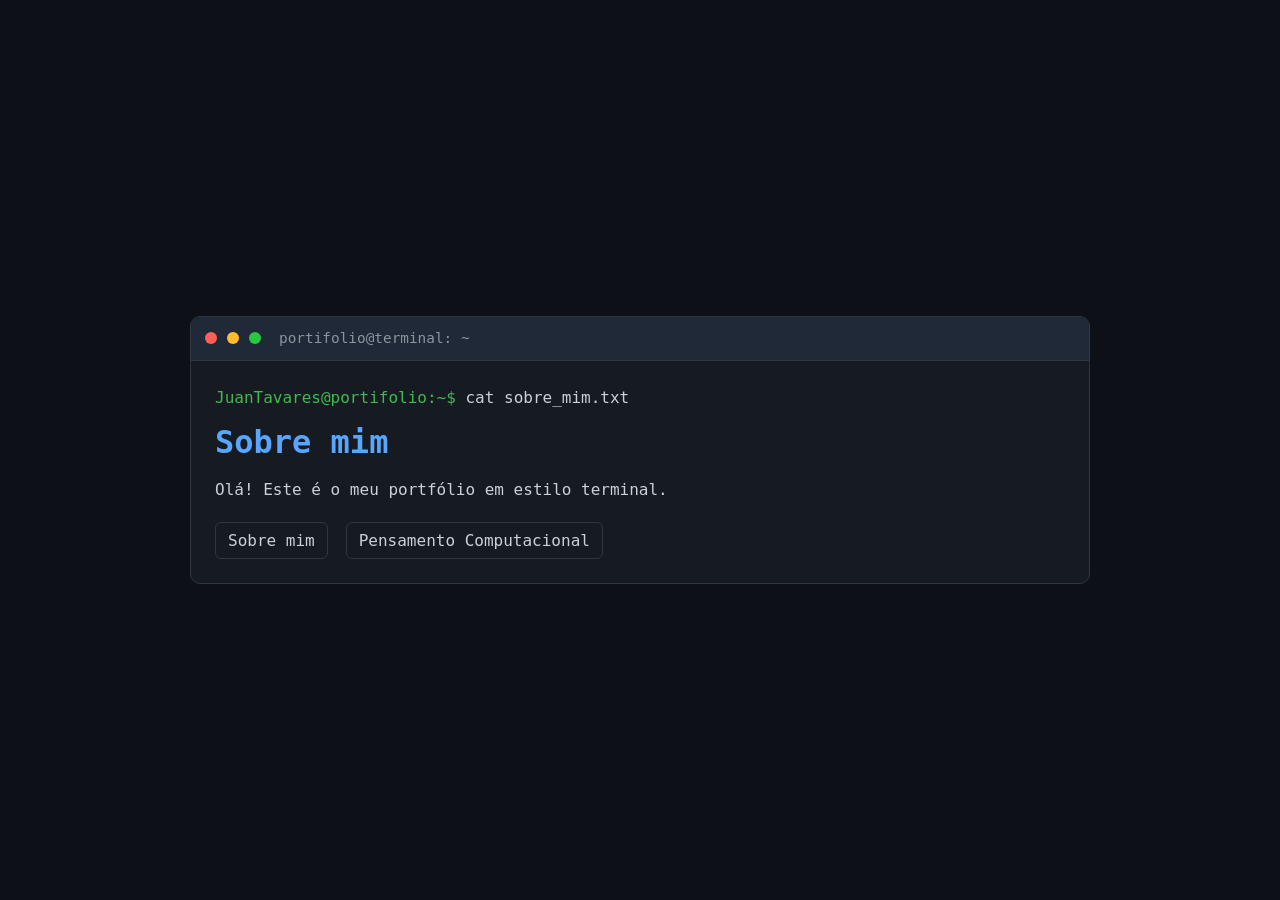
==== index.html @ 2140d171 "port" ====
<!DOCTYPE html>
<html lang="pt-BR">
<head>
  <meta charset="UTF-8" />
  <meta name="viewport" content="width=device-width, initial-scale=1.0" />
  <title>Portfólio | Sobre mim</title>
  <link rel="stylesheet" href="styles.css" />
</head>
<body>
  <main class="terminal-window">
    <header class="terminal-header">
      <span class="dot red"></span>
      <span class="dot yellow"></span>
      <span class="dot green"></span>
      <p class="terminal-title">portifolio@terminal: ~</p>
    </header>

    <section class="terminal-body">
      <p class="line"><span class="prompt">JuanTavares@portifolio:~$</span> cat sobre_mim.txt</p>
      <h1>Sobre mim</h1>
      <p>
        Olá! Este é o meu portfólio em estilo terminal.
      </p>

      <nav class="terminal-nav">
        <a href="index.html">Sobre mim</a>
        <a href="pensamento-computacional.html">Pensamento Computacional</a>
      </nav>
    </section>
  </main>
</body>
</html>
---- styles.css ----
:root {
  --bg: #0d1117;
  --panel: #161b22;
  --text: #c9d1d9;
  --title: #58a6ff;
  --accent: #3fb950;
  --border: #30363d;
}

* {
  box-sizing: border-box;
}

body {
  margin: 0;
  min-height: 100vh;
  font-family: "Fira Code", "Cascadia Code", monospace;
  background: var(--bg);
  color: var(--text);
  display: grid;
  place-items: center;
  padding: 24px;
}

.terminal-window {
  width: min(900px, 100%);
  background: var(--panel);
  border: 1px solid var(--border);
  border-radius: 10px;
  overflow: hidden;
}

.terminal-header {
  display: flex;
  align-items: center;
  gap: 10px;
  padding: 10px 14px;
  border-bottom: 1px solid var(--border);
  background: #1f2937;
}

.dot {
  width: 12px;
  height: 12px;
  border-radius: 50%;
}

.red {
  background: #ff5f56;
}

.yellow {
  background: #ffbd2e;
}

.green {
  background: #27c93f;
}

.terminal-title {
  margin: 0 0 0 8px;
  font-size: 0.9rem;
  color: #8b949e;
}

.terminal-body {
  padding: 24px;
}

.prompt {
  color: var(--accent);
}

.line {
  margin: 0 0 12px;
}

h1 {
  margin: 0 0 16px;
  color: var(--title);
  font-size: 2rem;
}

p {
  margin: 0 0 20px;
  line-height: 1.6;
}

.terminal-nav {
  display: flex;
  gap: 18px;
  flex-wrap: wrap;
}

.terminal-nav a {
  color: var(--text);
  text-decoration: none;
  border: 1px solid var(--border);
  padding: 8px 12px;
  border-radius: 6px;
}

.terminal-nav a:hover {
  border-color: var(--accent);
  color: var(--accent);
}
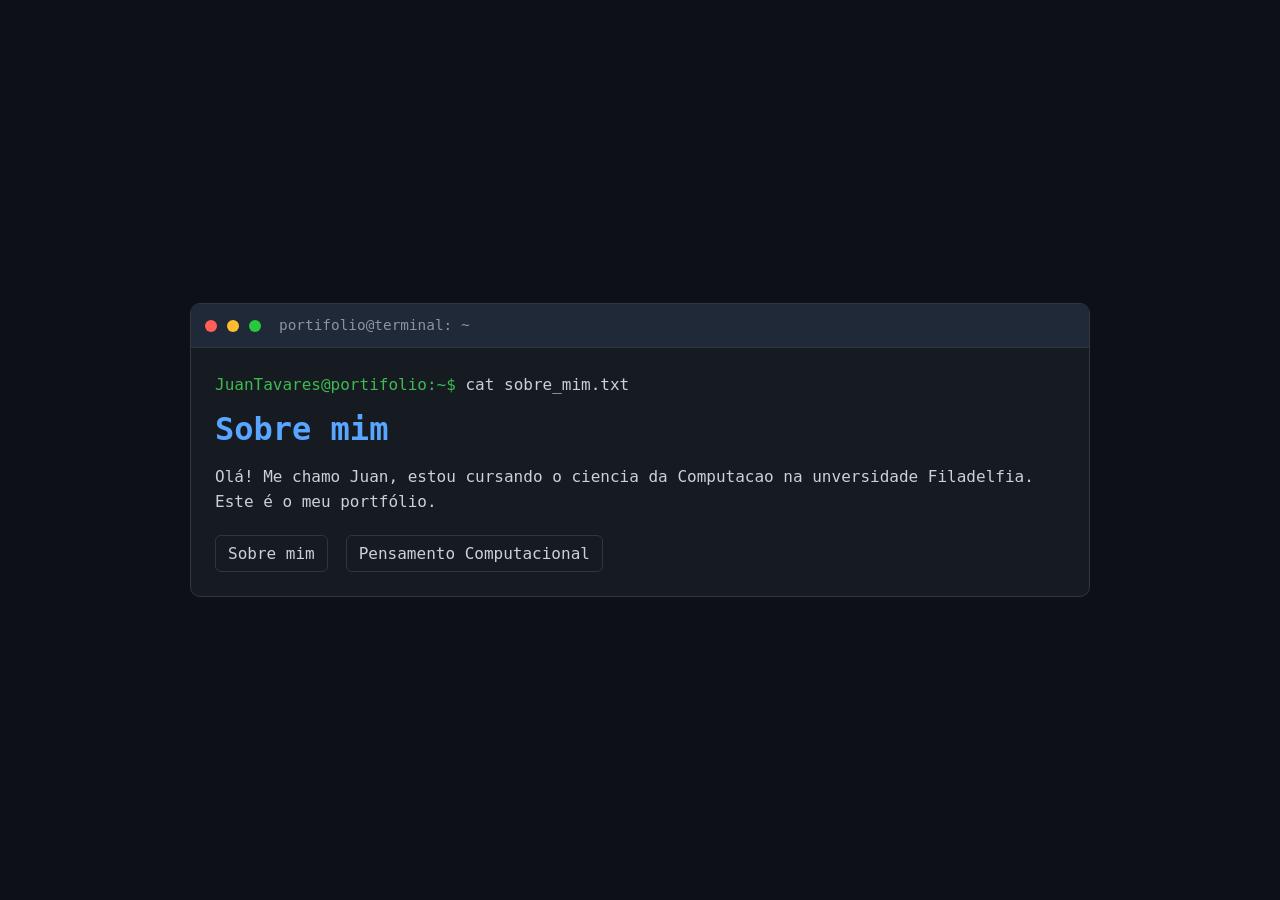
==== commit 0fda2477: "base" ====
--- a/index.html
+++ b/index.html
@@ -19,7 +19,7 @@
       <p class="line"><span class="prompt">JuanTavares@portifolio:~$</span> cat sobre_mim.txt</p>
       <h1>Sobre mim</h1>
       <p>
-        Olá! Este é o meu portfólio em estilo terminal.
+        Olá! Me chamo Juan, estou cursando o ciencia da Computacao na unversidade Filadelfia. Este é o meu portfólio.
       </p>
 
       <nav class="terminal-nav">
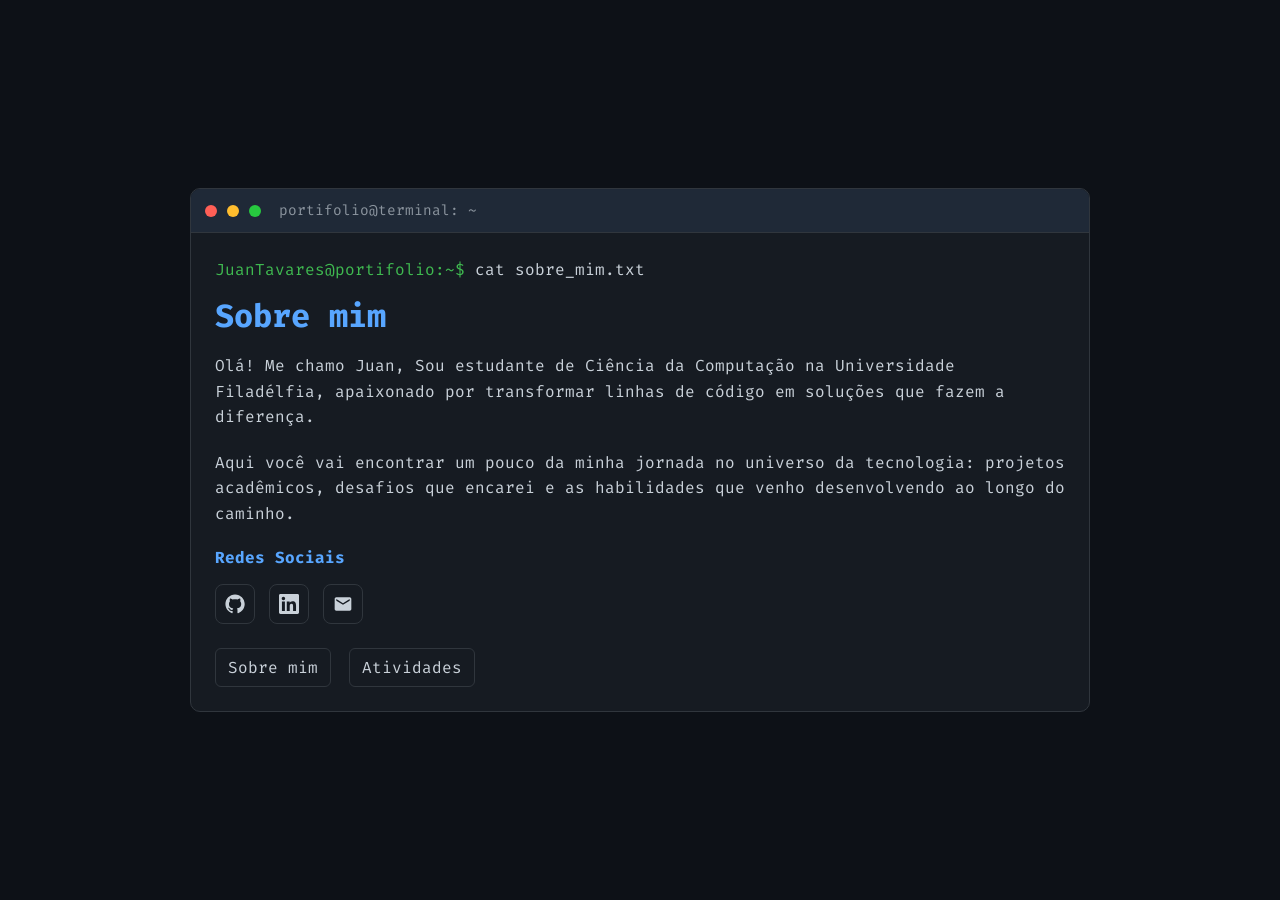
==== commit d5bdf00b: "TCC e Estagio" ====
--- a/index.html
+++ b/index.html
@@ -4,6 +4,9 @@
   <meta charset="UTF-8" />
   <meta name="viewport" content="width=device-width, initial-scale=1.0" />
   <title>Portfólio | Sobre mim</title>
+  <link rel="preconnect" href="https://fonts.googleapis.com">
+  <link rel="preconnect" href="https://fonts.gstatic.com" crossorigin>
+  <link href="https://fonts.googleapis.com/css2?family=Fira+Code:wght@400;500;700&display=swap" rel="stylesheet">
   <link rel="stylesheet" href="styles.css" />
 </head>
 <body>
@@ -16,15 +19,39 @@
     </header>
 
     <section class="terminal-body">
-      <p class="line"><span class="prompt">JuanTavares@portifolio:~$</span> cat sobre_mim.txt</p>
-      <h1>Sobre mim</h1>
-      <p>
-        Olá! Me chamo Juan, estou cursando o ciencia da Computacao na unversidade Filadelfia. Este é o meu portfólio.
-      </p>
+        <p class="line"><span class="prompt">JuanTavares@portifolio:~$</span> cat sobre_mim.txt</p>
+        <h1>Sobre mim</h1>
 
+        <p>Olá! Me chamo Juan, Sou estudante de Ciência da Computação na Universidade Filadélfia, apaixonado por transformar linhas de código em soluções que fazem a diferença.</p>
+
+        <p>Aqui você vai encontrar um pouco da minha jornada no universo da tecnologia: projetos acadêmicos, desafios que encarei e as habilidades que venho desenvolvendo ao longo do caminho.</p>
+
+        <h2>Redes Sociais</h2>
+
+        <div class="social-links">
+          <a href="https://github.com/JuanksTavares" target="_blank" rel="noopener noreferrer" aria-label="GitHub">
+            <svg viewBox="0 0 24 24" aria-hidden="true">
+              <path d="M12 0.5C5.65 0.5 0.5 5.66 0.5 12.03C0.5 17.13 3.8 21.45 8.38 22.98C8.95 23.09 9.16 22.74 9.16 22.44C9.16 22.17 9.15 21.29 9.14 20.35C5.98 21.04 5.31 18.99 5.31 18.99C4.79 17.66 4.04 17.31 4.04 17.31C3 16.6 4.12 16.61 4.12 16.61C5.27 16.69 5.88 17.8 5.88 17.8C6.9 19.55 8.56 19.05 9.22 18.76C9.33 18.02 9.61 17.52 9.92 17.23C7.39 16.94 4.73 15.96 4.73 11.59C4.73 10.35 5.17 9.34 5.9 8.55C5.79 8.26 5.4 7.08 6.01 5.48C6.01 5.48 6.98 5.17 9.15 6.63C10.08 6.37 11.08 6.24 12.08 6.24C13.08 6.24 14.08 6.37 15.01 6.63C17.18 5.17 18.15 5.48 18.15 5.48C18.76 7.08 18.37 8.26 18.26 8.55C18.99 9.34 19.43 10.35 19.43 11.59C19.43 15.97 16.76 16.93 14.23 17.22C14.63 17.56 14.99 18.24 14.99 19.3C14.99 20.82 14.97 22.04 14.97 22.44C14.97 22.75 15.18 23.1 15.76 22.98C20.34 21.45 23.64 17.13 23.64 12.03C23.64 5.66 18.49 0.5 12.12 0.5H12Z"/>
+            </svg>
+          </a>
+
+          <a href="https://www.linkedin.com/in/juan-tavares-link/" target="_blank" rel="noopener noreferrer" aria-label="LinkedIn">
+            <svg viewBox="0 0 24 24" aria-hidden="true">
+              <path d="M20.45 20.45H16.89V14.88C16.89 13.55 16.86 11.84 15.03 11.84C13.17 11.84 12.89 13.29 12.89 14.79V20.45H9.33V9H12.75V10.56H12.8C13.28 9.66 14.45 8.72 16.18 8.72C19.78 8.72 20.45 11.09 20.45 14.18V20.45ZM5.31 7.43C4.17 7.43 3.25 6.51 3.25 5.37C3.25 4.23 4.17 3.31 5.31 3.31C6.45 3.31 7.37 4.23 7.37 5.37C7.37 6.5 6.45 7.43 5.31 7.43ZM7.09 20.45H3.52V9H7.09V20.45ZM22.22 0H1.78C0.8 0 0 0.77 0 1.72V22.28C0 23.23 0.8 24 1.78 24H22.22C23.2 24 24 23.23 24 22.28V1.72C24 0.77 23.2 0 22.22 0Z"/>
+            </svg>
+          </a>
+
+          <a href="mailto:juankstavares@hotmail.com" aria-label="Email">
+            <svg viewBox="0 0 24 24" aria-hidden="true">
+              <path d="M20 4H4C2.9 4 2.01 4.9 2.01 6L2 18C2 19.1 2.9 20 4 20H20C21.1 20 22 19.1 22 18V6C22 4.9 21.1 4 20 4ZM20 8L12 13L4 8V6L12 11L20 6V8Z"/>
+            </svg>
+          </a>
+        </div>
+    
       <nav class="terminal-nav">
         <a href="index.html">Sobre mim</a>
-        <a href="pensamento-computacional.html">Pensamento Computacional</a>
+        <a href="Atividades.html">Atividades</a>
+        
       </nav>
     </section>
   </main>
--- a/styles.css
+++ b/styles.css
@@ -81,9 +81,52 @@
   font-size: 2rem;
 }
 
+h2 {
+  margin: 0 0 16px;
+  color: var(--title);
+  font-size: 1rem;
+}
+
+h3 {
+  margin: 0 0 16px;
+  color: var(--title);
+  font-size: 1.5rem;
+}
+
 p {
   margin: 0 0 20px;
   line-height: 1.6;
+}
+
+.social-links {
+  display: flex;
+  align-items: center;
+  gap: 14px;
+  margin: 0 0 24px;
+}
+
+.social-links a {
+  width: 40px;
+  height: 40px;
+  display: inline-flex;
+  align-items: center;
+  justify-content: center;
+  border: 1px solid var(--border);
+  border-radius: 8px;
+  color: var(--text);
+  transition: border-color 0.2s ease, color 0.2s ease, transform 0.2s ease;
+}
+
+.social-links a:hover {
+  border-color: var(--accent);
+  color: var(--accent);
+  transform: translateY(-2px);
+}
+
+.social-links svg {
+  width: 20px;
+  height: 20px;
+  fill: currentColor;
 }
 
 .terminal-nav {
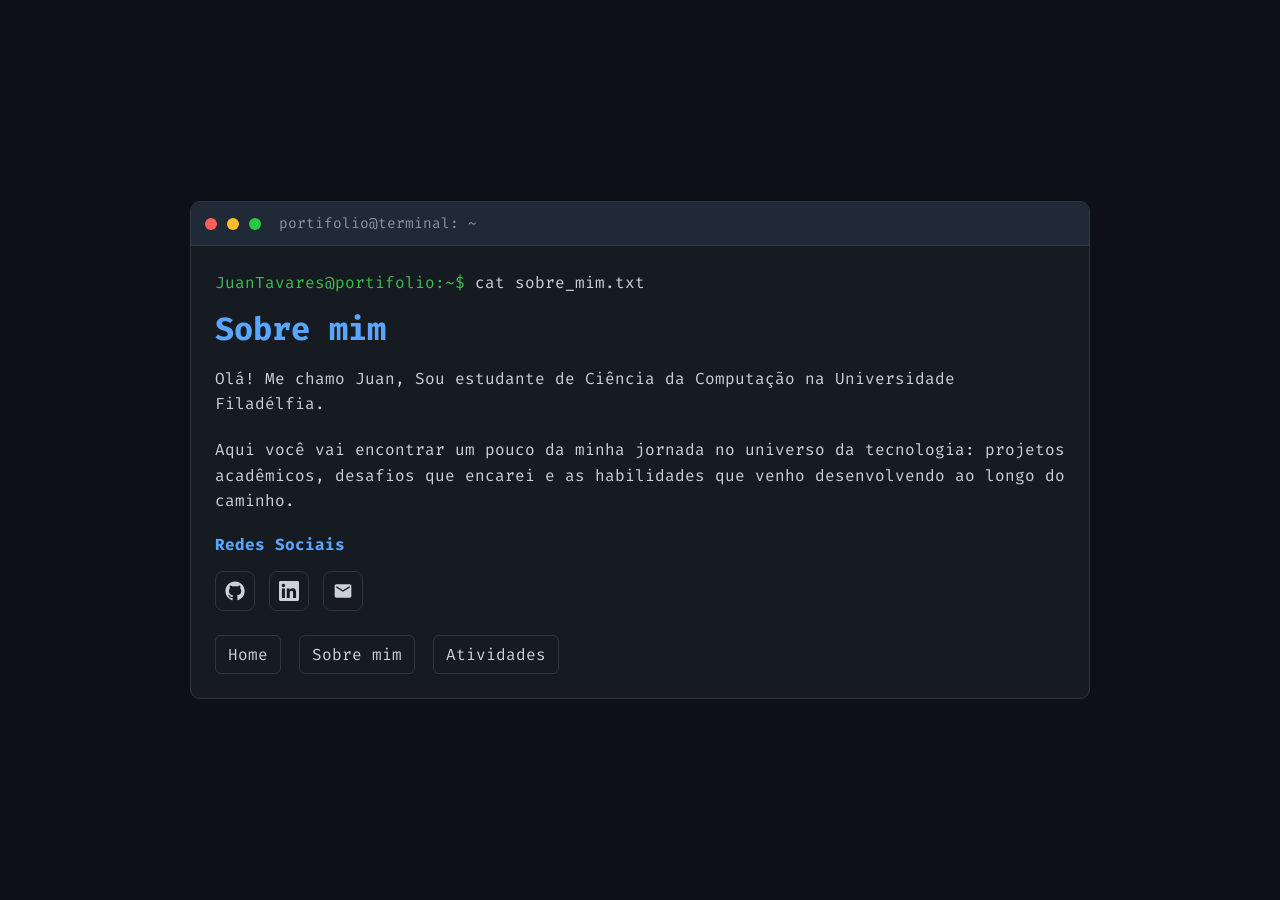
==== commit 8cdcae95: "sobre_mim / home" ====
--- a/index.html
+++ b/index.html
@@ -3,7 +3,7 @@
 <head>
   <meta charset="UTF-8" />
   <meta name="viewport" content="width=device-width, initial-scale=1.0" />
-  <title>Portfólio | Sobre mim</title>
+  <title>Portfólio</title>
   <link rel="preconnect" href="https://fonts.googleapis.com">
   <link rel="preconnect" href="https://fonts.gstatic.com" crossorigin>
   <link href="https://fonts.googleapis.com/css2?family=Fira+Code:wght@400;500;700&display=swap" rel="stylesheet">
@@ -22,7 +22,7 @@
         <p class="line"><span class="prompt">JuanTavares@portifolio:~$</span> cat sobre_mim.txt</p>
         <h1>Sobre mim</h1>
 
-        <p>Olá! Me chamo Juan, Sou estudante de Ciência da Computação na Universidade Filadélfia, apaixonado por transformar linhas de código em soluções que fazem a diferença.</p>
+        <p>Olá! Me chamo Juan, Sou estudante de Ciência da Computação na Universidade Filadélfia.</p>
 
         <p>Aqui você vai encontrar um pouco da minha jornada no universo da tecnologia: projetos acadêmicos, desafios que encarei e as habilidades que venho desenvolvendo ao longo do caminho.</p>
 
@@ -49,7 +49,8 @@
         </div>
     
       <nav class="terminal-nav">
-        <a href="index.html">Sobre mim</a>
+        <a href="index.html">Home</a>
+        <a href="sobremim.html">Sobre mim</a>
         <a href="Atividades.html">Atividades</a>
         
       </nav>
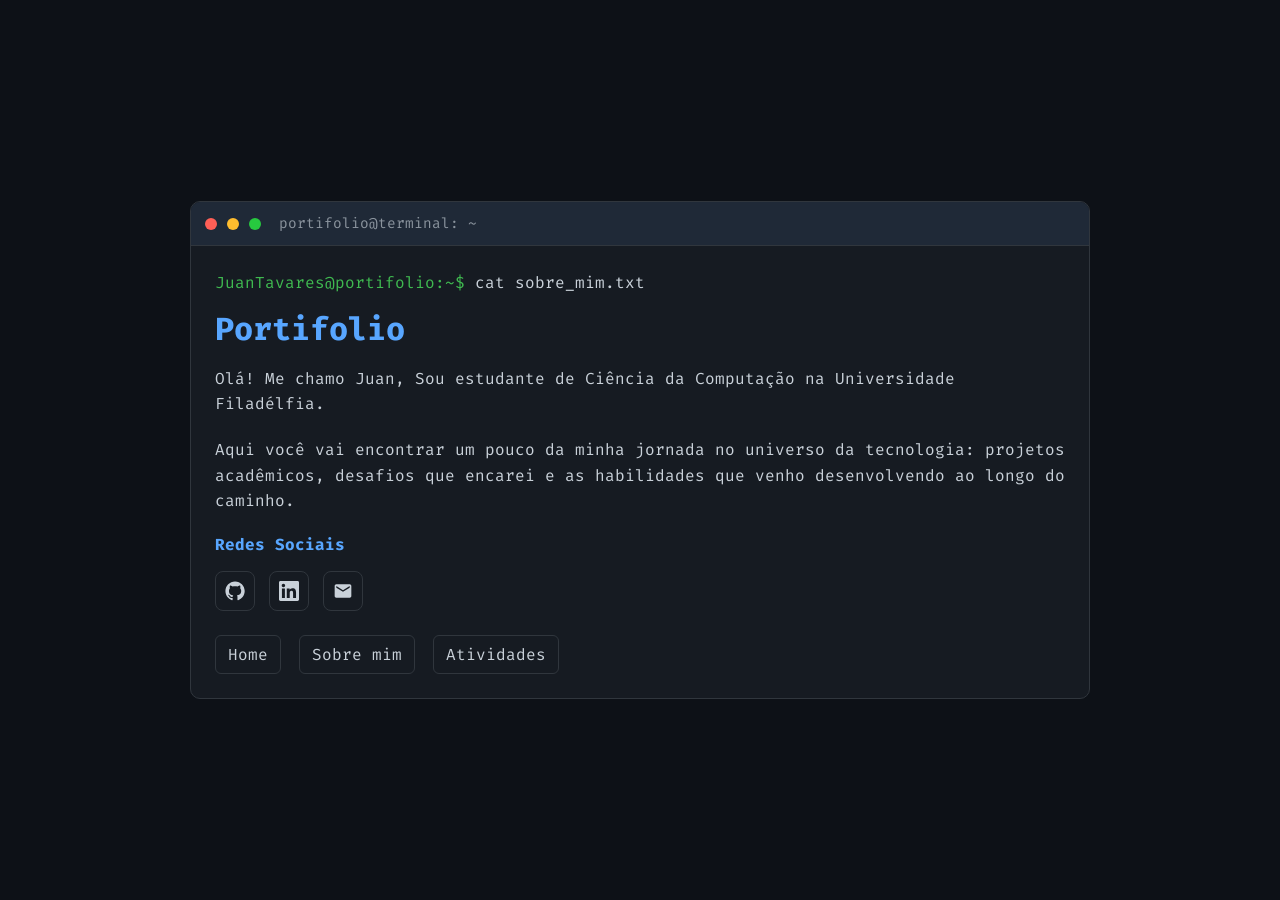
==== commit 15abdc8e: "portifolio" ====
--- a/index.html
+++ b/index.html
@@ -20,7 +20,7 @@
 
     <section class="terminal-body">
         <p class="line"><span class="prompt">JuanTavares@portifolio:~$</span> cat sobre_mim.txt</p>
-        <h1>Sobre mim</h1>
+        <h1>Portifolio</h1>
 
         <p>Olá! Me chamo Juan, Sou estudante de Ciência da Computação na Universidade Filadélfia.</p>
 
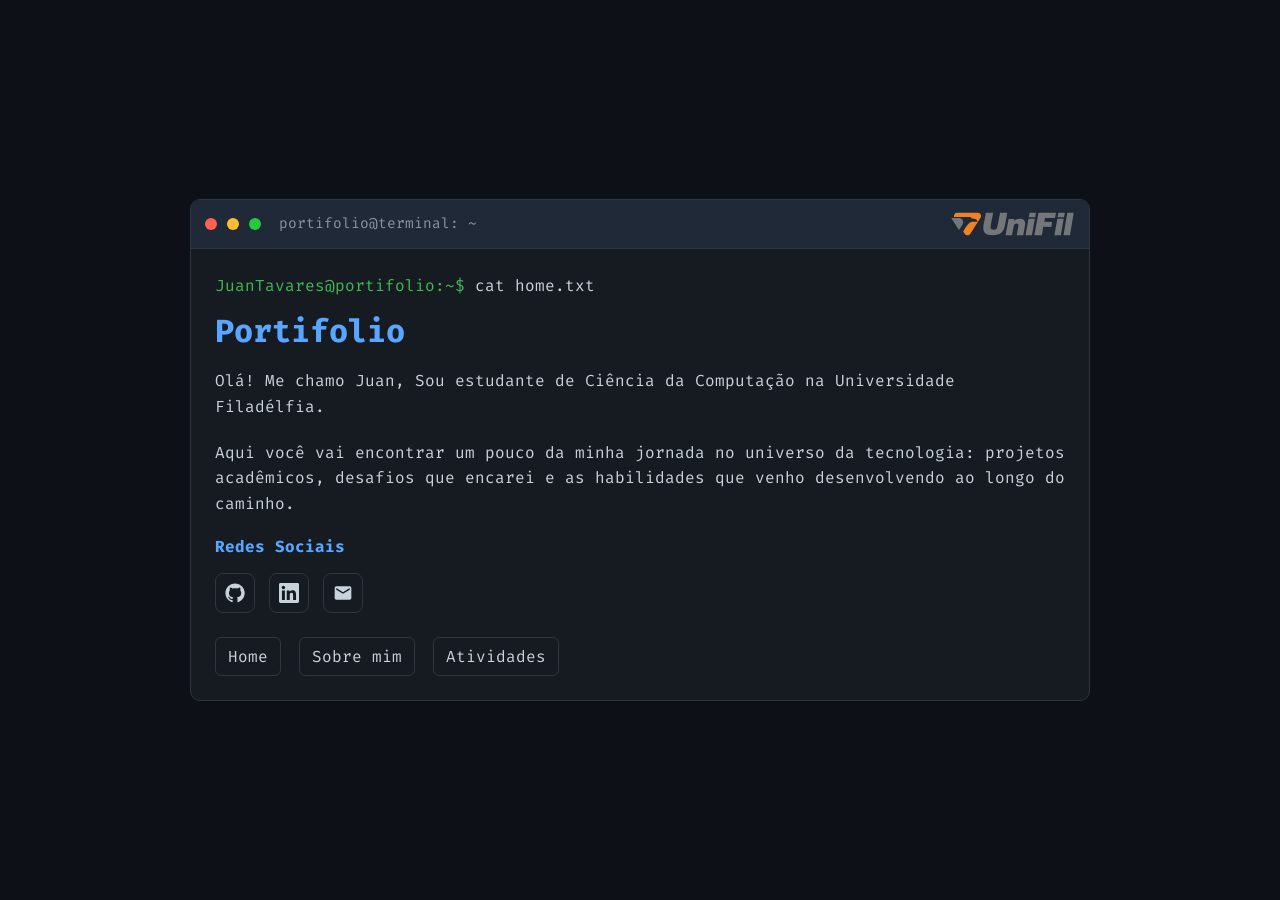
==== commit 41d458c2: "fotos" ====
--- a/index.html
+++ b/index.html
@@ -8,6 +8,7 @@
   <link rel="preconnect" href="https://fonts.gstatic.com" crossorigin>
   <link href="https://fonts.googleapis.com/css2?family=Fira+Code:wght@400;500;700&display=swap" rel="stylesheet">
   <link rel="stylesheet" href="styles.css" />
+  <link rel="icon" type="image/jpeg" href="img/pngegg.png" />
 </head>
 <body>
   <main class="terminal-window">
@@ -16,10 +17,11 @@
       <span class="dot yellow"></span>
       <span class="dot green"></span>
       <p class="terminal-title">portifolio@terminal: ~</p>
+      <img class="terminal-logo" src="img/logo-unifil.svg" alt="Logo da UNIFIL" />
     </header>
 
     <section class="terminal-body">
-        <p class="line"><span class="prompt">JuanTavares@portifolio:~$</span> cat sobre_mim.txt</p>
+        <p class="line"><span class="prompt">JuanTavares@portifolio:~$</span> cat home.txt</p>
         <h1>Portifolio</h1>
 
         <p>Olá! Me chamo Juan, Sou estudante de Ciência da Computação na Universidade Filadélfia.</p>
--- a/styles.css
+++ b/styles.css
@@ -63,6 +63,13 @@
   color: #8b949e;
 }
 
+.terminal-logo {
+  margin-left: auto;
+  height: 28px;
+  width: auto;
+  object-fit: contain;
+}
+
 .terminal-body {
   padding: 24px;
 }
@@ -96,6 +103,27 @@
 p {
   margin: 0 0 20px;
   line-height: 1.6;
+}
+
+.about-card {
+  display: flex;
+  gap: 20px;
+  align-items: flex-start;
+  margin-bottom: 24px;
+  flex-wrap: wrap;
+}
+
+.about-photo {
+  width: 220px;
+  max-width: 100%;
+  border-radius: 10px;
+  border: 1px solid var(--border);
+  object-fit: cover;
+}
+
+.about-text {
+  flex: 1;
+  min-width: 260px;
 }
 
 .social-links {
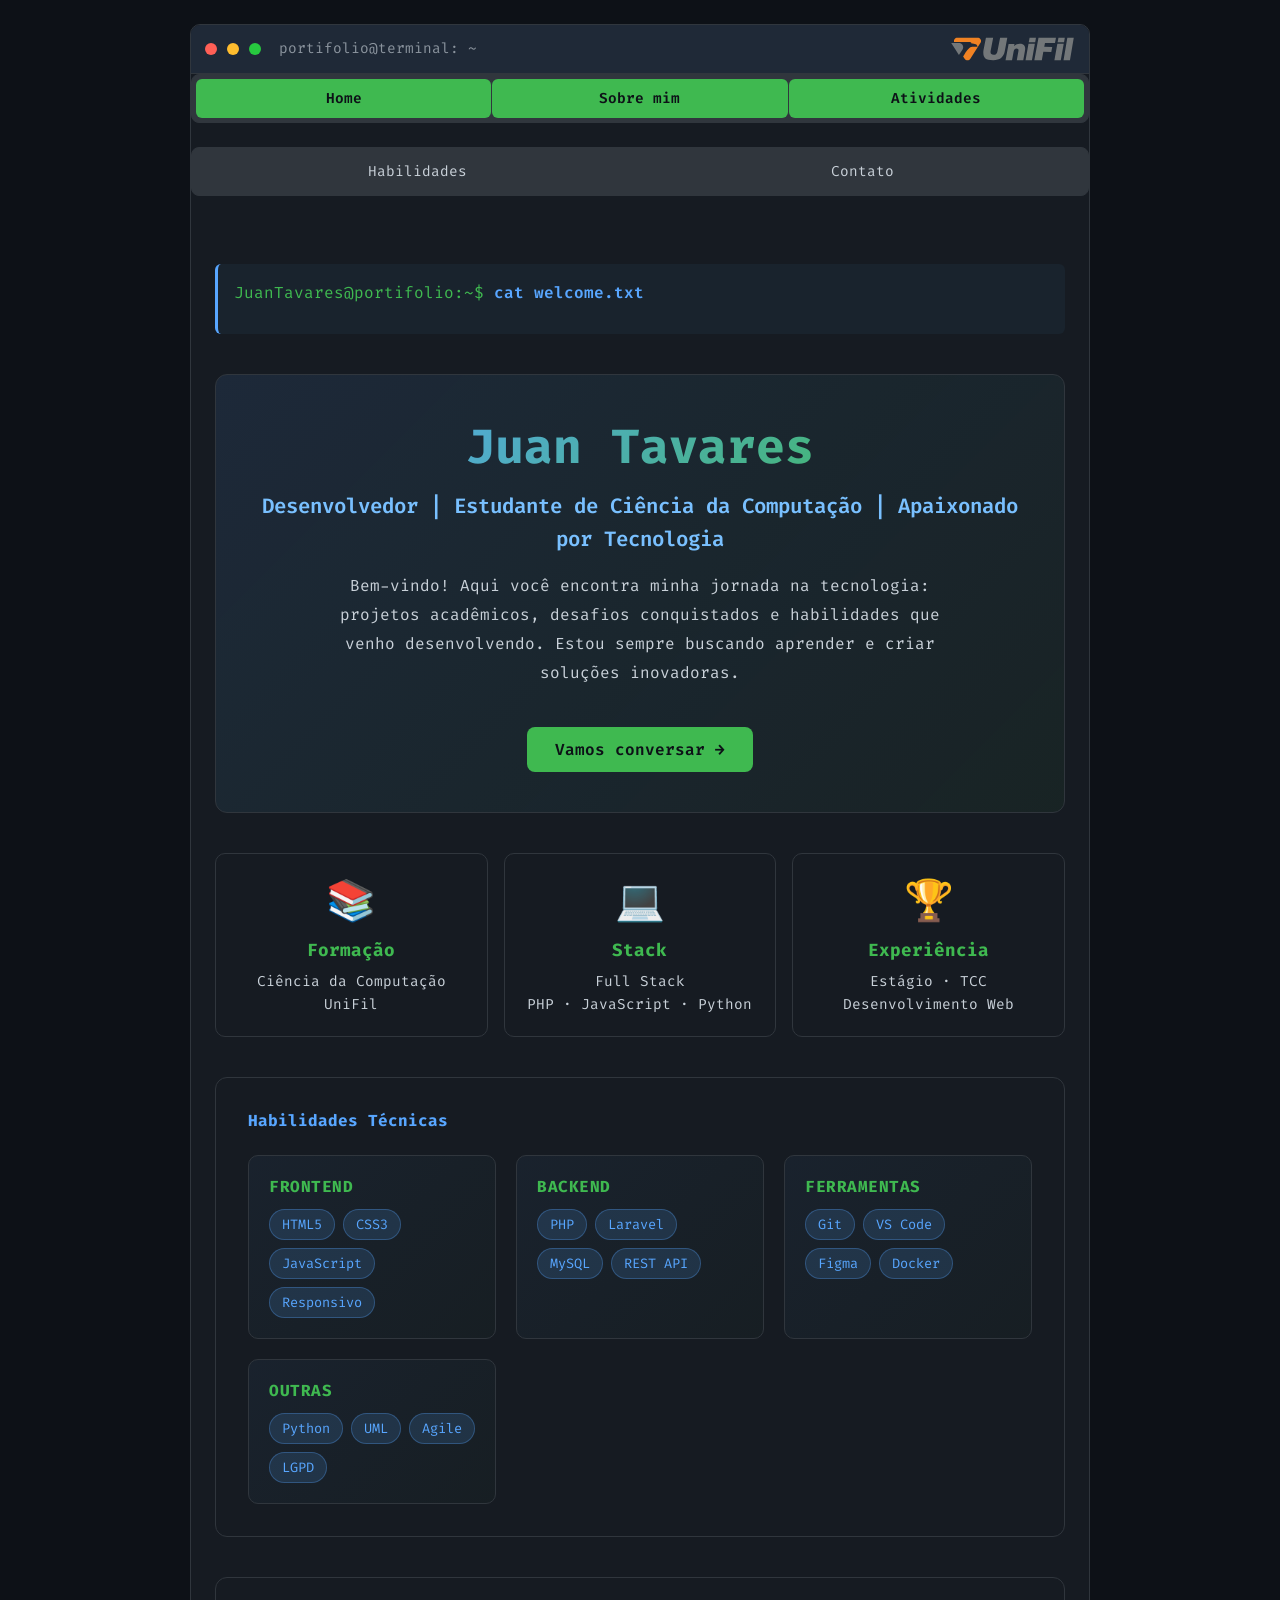
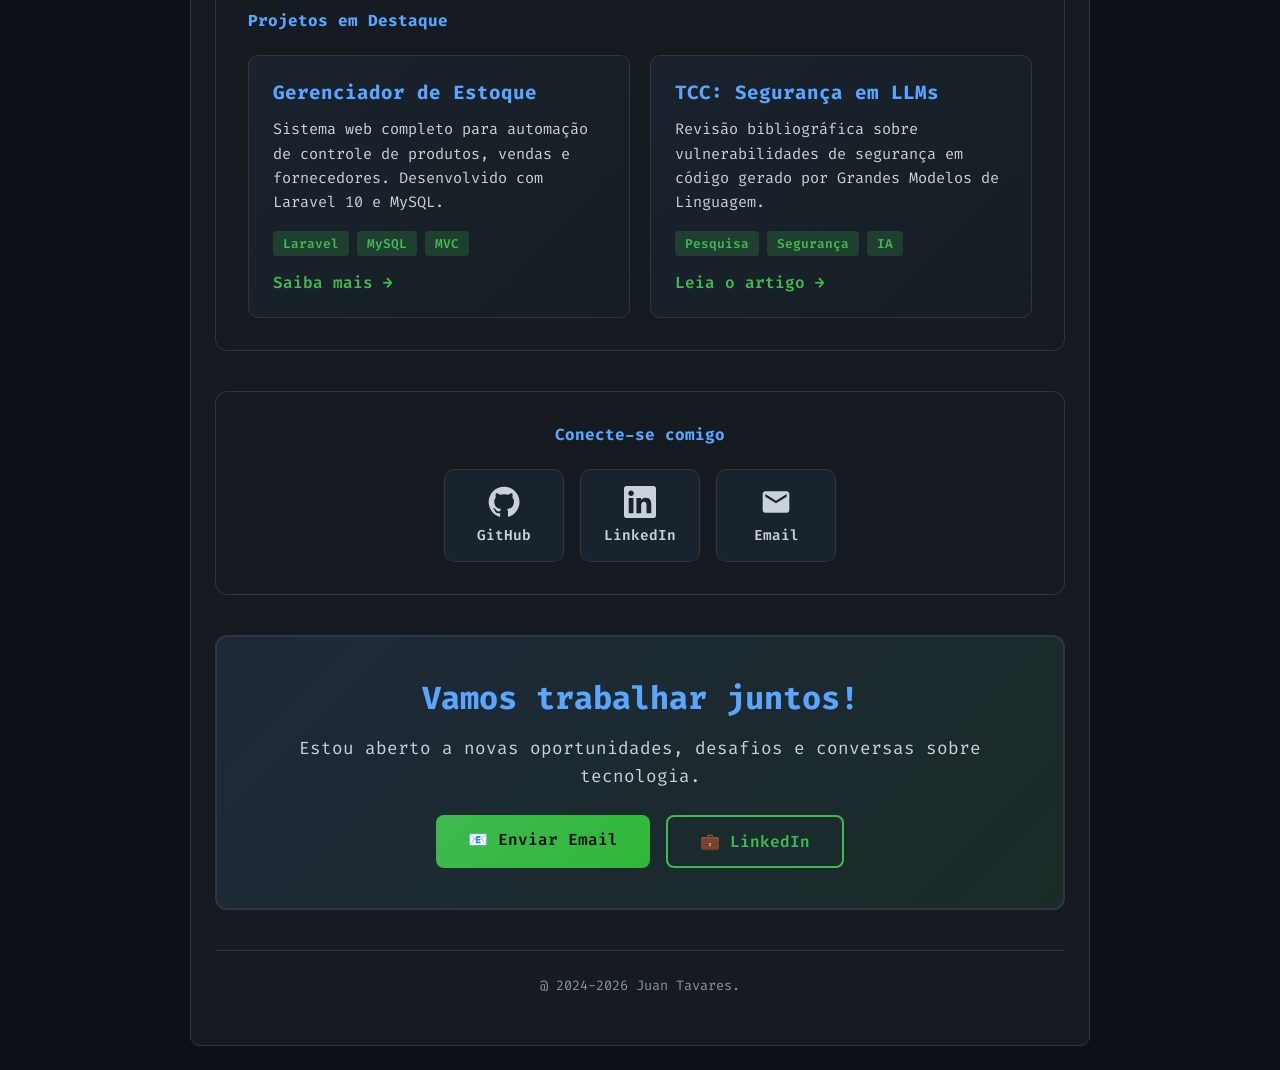
==== commit 671b2814: "2.0" ====
--- a/index.html
+++ b/index.html
@@ -3,60 +3,196 @@
 <head>
   <meta charset="UTF-8" />
   <meta name="viewport" content="width=device-width, initial-scale=1.0" />
-  <title>Portfólio</title>
+  <title>Juan Tavares - Portfólio</title>
   <link rel="preconnect" href="https://fonts.googleapis.com">
   <link rel="preconnect" href="https://fonts.gstatic.com" crossorigin>
   <link href="https://fonts.googleapis.com/css2?family=Fira+Code:wght@400;500;700&display=swap" rel="stylesheet">
+  <link href="https://fonts.googleapis.com/css2?family=Inter:wght@400;500;600;700&display=swap" rel="stylesheet">
   <link rel="stylesheet" href="styles.css" />
   <link rel="icon" type="image/jpeg" href="img/pngegg.png" />
 </head>
 <body>
   <main class="terminal-window">
     <header class="terminal-header">
-      <span class="dot red"></span>
-      <span class="dot yellow"></span>
-      <span class="dot green"></span>
-      <p class="terminal-title">portifolio@terminal: ~</p>
+      <div class="header-left">
+        <span class="dot red"></span>
+        <span class="dot yellow"></span>
+        <span class="dot green"></span>
+        <p class="terminal-title">portifolio@terminal: ~</p>
+      </div>
       <img class="terminal-logo" src="img/logo-unifil.svg" alt="Logo da UNIFIL" />
     </header>
 
+    <nav class="main-nav">
+      <a href="index.html" class="nav-link active" data-page="home">Home</a>
+      <a href="sobremim.html" class="nav-link" data-page="about">Sobre mim</a>
+      <a href="Atividades.html" class="nav-link" data-page="activities">Atividades</a>
+    </nav>
+
+    <nav class="main-nav">
+      <a href="#habilidades" class="nav-link">Habilidades</a>
+      <a href="#contato" class="nav-link">Contato</a>
+    </nav>
+
     <section class="terminal-body">
-        <p class="line"><span class="prompt">JuanTavares@portifolio:~$</span> cat home.txt</p>
-        <h1>Portifolio</h1>
+      <div class="command-line">
+        <p class="line"><span class="prompt">JuanTavares@portifolio:~$</span> <span class="command">cat welcome.txt</span></p>
+      </div>
 
-        <p>Olá! Me chamo Juan, Sou estudante de Ciência da Computação na Universidade Filadélfia.</p>
+      <!-- Seção Hero -->
+      <section class="hero-section">
+        <h1 class="title-main">Juan Tavares</h1>
+        <p class="subtitle">Desenvolvedor | Estudante de Ciência da Computação | Apaixonado por Tecnologia</p>
+        <p class="description">
+          Bem-vindo! Aqui você encontra minha jornada na tecnologia: projetos acadêmicos, desafios conquistados e habilidades que venho desenvolvendo. 
+          Estou sempre buscando aprender e criar soluções inovadoras.
+        </p>
+        <a href="#contato" class="cta-button">Vamos conversar →</a>
+      </section>
 
-        <p>Aqui você vai encontrar um pouco da minha jornada no universo da tecnologia: projetos acadêmicos, desafios que encarei e as habilidades que venho desenvolvendo ao longo do caminho.</p>
+      <!-- Destaques Rápidos -->
+      <section class="quick-stats">
+        <div class="stat-card">
+          <span class="stat-icon">📚</span>
+          <h3>Formação</h3>
+          <p>Ciência da Computação<br/>UniFil</p>
+        </div>
+        <div class="stat-card">
+          <span class="stat-icon">💻</span>
+          <h3>Stack</h3>
+          <p>Full Stack<br/>PHP · JavaScript · Python</p>
+        </div>
+        <div class="stat-card">
+          <span class="stat-icon">🏆</span>
+          <h3>Experiência</h3>
+          <p>Estágio · TCC<br/>Desenvolvimento Web</p>
+        </div>
+      </section>
 
-        <h2>Redes Sociais</h2>
+      <!-- Habilidades -->
+      <section id="habilidades" class="skills-section">
+        <h2>Habilidades Técnicas</h2>
+        <div class="skills-grid">
+          <div class="skill-category">
+            <h3>Frontend</h3>
+            <div class="skill-tags">
+              <span class="skill-tag">HTML5</span>
+              <span class="skill-tag">CSS3</span>
+              <span class="skill-tag">JavaScript</span>
+              <span class="skill-tag">Responsivo</span>
+            </div>
+          </div>
+          <div class="skill-category">
+            <h3>Backend</h3>
+            <div class="skill-tags">
+              <span class="skill-tag">PHP</span>
+              <span class="skill-tag">Laravel</span>
+              <span class="skill-tag">MySQL</span>
+              <span class="skill-tag">REST API</span>
+            </div>
+          </div>
+          <div class="skill-category">
+            <h3>Ferramentas</h3>
+            <div class="skill-tags">
+              <span class="skill-tag">Git</span>
+              <span class="skill-tag">VS Code</span>
+              <span class="skill-tag">Figma</span>
+              <span class="skill-tag">Docker</span>
+            </div>
+          </div>
+          <div class="skill-category">
+            <h3>Outras</h3>
+            <div class="skill-tags">
+              <span class="skill-tag">Python</span>
+              <span class="skill-tag">UML</span>
+              <span class="skill-tag">Agile</span>
+              <span class="skill-tag">LGPD</span>
+            </div>
+          </div>
+        </div>
+      </section>
 
-        <div class="social-links">
-          <a href="https://github.com/JuanksTavares" target="_blank" rel="noopener noreferrer" aria-label="GitHub">
-            <svg viewBox="0 0 24 24" aria-hidden="true">
-              <path d="M12 0.5C5.65 0.5 0.5 5.66 0.5 12.03C0.5 17.13 3.8 21.45 8.38 22.98C8.95 23.09 9.16 22.74 9.16 22.44C9.16 22.17 9.15 21.29 9.14 20.35C5.98 21.04 5.31 18.99 5.31 18.99C4.79 17.66 4.04 17.31 4.04 17.31C3 16.6 4.12 16.61 4.12 16.61C5.27 16.69 5.88 17.8 5.88 17.8C6.9 19.55 8.56 19.05 9.22 18.76C9.33 18.02 9.61 17.52 9.92 17.23C7.39 16.94 4.73 15.96 4.73 11.59C4.73 10.35 5.17 9.34 5.9 8.55C5.79 8.26 5.4 7.08 6.01 5.48C6.01 5.48 6.98 5.17 9.15 6.63C10.08 6.37 11.08 6.24 12.08 6.24C13.08 6.24 14.08 6.37 15.01 6.63C17.18 5.17 18.15 5.48 18.15 5.48C18.76 7.08 18.37 8.26 18.26 8.55C18.99 9.34 19.43 10.35 19.43 11.59C19.43 15.97 16.76 16.93 14.23 17.22C14.63 17.56 14.99 18.24 14.99 19.3C14.99 20.82 14.97 22.04 14.97 22.44C14.97 22.75 15.18 23.1 15.76 22.98C20.34 21.45 23.64 17.13 23.64 12.03C23.64 5.66 18.49 0.5 12.12 0.5H12Z"/>
+      <!-- Projetos em Destaque -->
+      <section class="projects-section">
+        <h2>Projetos em Destaque</h2>
+        <div class="projects-grid">
+          <div class="project-card">
+            <div class="project-header">Gerenciador de Estoque</div>
+            <p class="project-description">
+              Sistema web completo para automação de controle de produtos, vendas e fornecedores. Desenvolvido com Laravel 10 e MySQL.
+            </p>
+            <div class="project-tags">
+              <span>Laravel</span>
+              <span>MySQL</span>
+              <span>MVC</span>
+            </div>
+            <a href="Estagio.html" class="project-link">Saiba mais →</a>
+          </div>
+          <div class="project-card">
+            <div class="project-header">TCC: Segurança em LLMs</div>
+            <p class="project-description">
+              Revisão bibliográfica sobre vulnerabilidades de segurança em código gerado por Grandes Modelos de Linguagem.
+            </p>
+            <div class="project-tags">
+              <span>Pesquisa</span>
+              <span>Segurança</span>
+              <span>IA</span>
+            </div>
+            <a href="TCC.html" class="project-link">Leia o artigo →</a>
+          </div>
+        </div>
+      </section>
+
+      <!-- Redes Sociais -->
+      <section class="social-section">
+        <h2>Conecte-se comigo</h2>
+        <div class="social-links-large">
+          <a href="https://github.com/JuanksTavares" target="_blank" rel="noopener noreferrer" class="social-card">
+            <svg viewBox="0 0 24 24">
+              <path d="M12 0.5C5.65 0.5 0.5 5.66 0.5 12.03C0.5 17.13 3.8 21.45 8.38 22.98C8.95 23.09 9.16 22.74 9.16 22.44C9.16 22.17 9.15 21.29 9.14 20.35C5.98 21.04 5.31 18.99 5.31 18.99C4.79 17.66 4.04 17.31 4.04 17.31C3 16.6 4.12 16.61 4.12 16.61C5.27 16.69 5.88 17.8 5.88 17.8C6.9 19.55 8.56 19.05 9.22 18.76C9.33 18.02 9.61 17.52 9.92 17.23C7.39 16.94 4.73 15.96 4.73 11.59C4.73 10.35 5.17 9.34 5.9 8.55C5.79 8.26 5.4 7.08 6.01 5.48C6.01 5.48 6.98 5.17 9.15 6.63C10.08 6.37 11.08 6.24 12.08 6.24C13.08 6.24 14.08 6.37 15.01 6.63C17.18 5.17 18.15 5.48 18.15 5.48C18.76 7.08 18.37 8.26 18.26 8.55C18.99 9.34 19.43 10.35 19.43 11.59C19.43 15.97 16.76 16.93 14.23 17.22C14.63 17.56 14.99 18.24 14.99 19.3C14.99 20.82 14.97 22.04 14.97 22.44C14.97 22.75 15.18 23.1 15.76 22.98C20.34 21.45 23.64 17.13 23.64 12.03C23.64 5.66 18.49 0.5 12.12 0.5Z"/>
             </svg>
+            <span>GitHub</span>
           </a>
-
-          <a href="https://www.linkedin.com/in/juan-tavares-link/" target="_blank" rel="noopener noreferrer" aria-label="LinkedIn">
-            <svg viewBox="0 0 24 24" aria-hidden="true">
+          <a href="https://www.linkedin.com/in/juan-tavares-link/" target="_blank" rel="noopener noreferrer" class="social-card">
+            <svg viewBox="0 0 24 24">
               <path d="M20.45 20.45H16.89V14.88C16.89 13.55 16.86 11.84 15.03 11.84C13.17 11.84 12.89 13.29 12.89 14.79V20.45H9.33V9H12.75V10.56H12.8C13.28 9.66 14.45 8.72 16.18 8.72C19.78 8.72 20.45 11.09 20.45 14.18V20.45ZM5.31 7.43C4.17 7.43 3.25 6.51 3.25 5.37C3.25 4.23 4.17 3.31 5.31 3.31C6.45 3.31 7.37 4.23 7.37 5.37C7.37 6.5 6.45 7.43 5.31 7.43ZM7.09 20.45H3.52V9H7.09V20.45ZM22.22 0H1.78C0.8 0 0 0.77 0 1.72V22.28C0 23.23 0.8 24 1.78 24H22.22C23.2 24 24 23.23 24 22.28V1.72C24 0.77 23.2 0 22.22 0Z"/>
             </svg>
+            <span>LinkedIn</span>
           </a>
-
-          <a href="mailto:juankstavares@hotmail.com" aria-label="Email">
-            <svg viewBox="0 0 24 24" aria-hidden="true">
+          <a href="mailto:juankstavares@hotmail.com" class="social-card">
+            <svg viewBox="0 0 24 24">
               <path d="M20 4H4C2.9 4 2.01 4.9 2.01 6L2 18C2 19.1 2.9 20 4 20H20C21.1 20 22 19.1 22 18V6C22 4.9 21.1 4 20 4ZM20 8L12 13L4 8V6L12 11L20 6V8Z"/>
             </svg>
+            <span>Email</span>
           </a>
         </div>
-    
-      <nav class="terminal-nav">
-        <a href="index.html">Home</a>
-        <a href="sobremim.html">Sobre mim</a>
-        <a href="Atividades.html">Atividades</a>
-        
-      </nav>
+      </section>
+
+      <!-- Contato -->
+      <section id="contato" class="contact-section">
+        <h2>Vamos trabalhar juntos!</h2>
+        <p>Estou aberto a novas oportunidades, desafios e conversas sobre tecnologia.</p>
+        <div class="contact-methods">
+          <a href="mailto:juankstavares@hotmail.com" class="contact-btn primary">📧 Enviar Email</a>
+          <a href="https://www.linkedin.com/in/juan-tavares-link/" target="_blank" class="contact-btn secondary">💼 LinkedIn</a>
+        </div>
+      </section>
+
+      <!-- Footer -->
+      <footer class="terminal-footer">
+        <p>@ 2024-2026 Juan Tavares.</p>
+      </footer>
     </section>
   </main>
+
+  <script>
+    // Indicador de página ativa
+    document.querySelectorAll('[data-page]').forEach(link => {
+      link.classList.remove('active');
+      if (link.getAttribute('href') === 'index.html' || window.location.pathname.includes('index')) {
+        link.classList.add('active');
+      }
+    });
+  </script>
 </body>
 </html>
--- a/styles.css
+++ b/styles.css
@@ -5,10 +5,15 @@
   --title: #58a6ff;
   --accent: #3fb950;
   --border: #30363d;
+  --success: #3fb950;
+  --warning: #ffa657;
+  --error: #ff7b72;
+  --info: #79c0ff;
 }
 
 * {
   box-sizing: border-box;
+  scroll-behavior: smooth;
 }
 
 body {
@@ -157,10 +162,94 @@
   fill: currentColor;
 }
 
+/* RESPONSIVIDADE */
+@media (max-width: 768px) {
+  body {
+    padding: 12px;
+  }
+
+  .title-main {
+    font-size: 2rem;
+  }
+
+  .subtitle {
+    font-size: 1.1rem;
+  }
+
+  .hero-section {
+    padding: 24px;
+  }
+
+  .main-nav {
+    flex-direction: column;
+  }
+
+  .nav-link {
+    min-width: unset;
+  }
+
+  .quick-stats {
+    grid-template-columns: 1fr;
+  }
+
+  .social-links-large {
+    flex-direction: column;
+    gap: 12px;
+  }
+
+  .social-card {
+    width: 100%;
+  }
+
+  .skills-grid {
+    grid-template-columns: 1fr;
+  }
+
+  .projects-grid {
+    grid-template-columns: 1fr;
+  }
+
+  .contact-methods {
+    flex-direction: column;
+  }
+
+  .contact-btn {
+    width: 100%;
+  }
+
+  .about-card {
+    flex-direction: column;
+  }
+
+  .about-photo {
+    width: 100%;
+    max-width: 100%;
+  }
+
+  .terminal-body {
+    padding: 16px;
+  }
+
+  .terminal-section {
+    padding: 20px 0;
+  }
+
+  .terminal-section h2 {
+    font-size: 1.3rem;
+  }
+
+  .projects-grid {
+    margin-top: 16px;
+  }
+}
+
 .terminal-nav {
   display: flex;
   gap: 18px;
   flex-wrap: wrap;
+  margin-top: 40px;
+  padding-top: 20px;
+  border-top: 1px solid var(--border);
 }
 
 .terminal-nav a {
@@ -169,9 +258,442 @@
   border: 1px solid var(--border);
   padding: 8px 12px;
   border-radius: 6px;
+  transition: all 0.3s ease;
 }
 
 .terminal-nav a:hover {
   border-color: var(--accent);
   color: var(--accent);
-}
+  transform: translateY(-2px);
+  box-shadow: 0 4px 12px rgba(63, 185, 80, 0.1);
+}
+
+/* NAVEGAÇÃO PRINCIPAL */
+.main-nav {
+  display: flex;
+  gap: 1px;
+  background: var(--border);
+  border: 1px solid var(--border);
+  border-radius: 8px;
+  margin-bottom: 24px;
+  padding: 4px;
+  flex-wrap: wrap;
+}
+
+.nav-link {
+  flex: 1;
+  min-width: 90px;
+  padding: 10px 16px;
+  text-align: center;
+  color: var(--text);
+  text-decoration: none;
+  border-radius: 6px;
+  transition: all 0.3s ease;
+  cursor: pointer;
+  font-size: 0.9rem;
+}
+
+.nav-link:hover {
+  background: var(--panel);
+  color: var(--accent);
+  transform: translateY(-2px);
+}
+
+.nav-link.active {
+  background: var(--accent);
+  color: var(--bg);
+  font-weight: 600;
+}
+
+/* HERO SECTION */
+.hero-section {
+  margin: 40px 0;
+  padding: 40px;
+  background: linear-gradient(135deg, rgba(88, 166, 255, 0.1), rgba(63, 185, 80, 0.05));
+  border: 1px solid var(--border);
+  border-radius: 12px;
+  text-align: center;
+}
+
+.title-main {
+  font-size: 3rem;
+  margin: 0 0 12px;
+  background: linear-gradient(135deg, var(--title), var(--accent));
+  -webkit-background-clip: text;
+  -webkit-text-fill-color: transparent;
+  background-clip: text;
+  font-weight: 700;
+}
+
+.subtitle {
+  font-size: 1.3rem;
+  color: var(--info);
+  margin: 0 0 16px;
+  font-weight: 600;
+}
+
+.description {
+  font-size: 1rem;
+  line-height: 1.8;
+  color: var(--text);
+  max-width: 600px;
+  margin: 0 auto 24px;
+}
+
+.cta-button {
+  display: inline-block;
+  padding: 12px 28px;
+  margin-top: 16px;
+  background: var(--accent);
+  color: var(--bg);
+  text-decoration: none;
+  border-radius: 8px;
+  font-weight: 600;
+  transition: all 0.3s ease;
+  border: none;
+  cursor: pointer;
+  font-size: 1rem;
+}
+
+.cta-button:hover {
+  transform: translateY(-3px);
+  box-shadow: 0 8px 20px rgba(63, 185, 80, 0.3);
+  background: #4fc958;
+}
+
+/* COMMAND LINE */
+.command-line {
+  margin: 20px 0;
+  padding: 16px;
+  background: rgba(88, 166, 255, 0.05);
+  border-left: 3px solid var(--title);
+  border-radius: 6px;
+}
+
+.command {
+  color: var(--title);
+  font-weight: 600;
+}
+
+/* STAT CARDS */
+.quick-stats {
+  display: grid;
+  grid-template-columns: repeat(auto-fit, minmax(200px, 1fr));
+  gap: 16px;
+  margin: 32px 0;
+}
+
+.stat-card {
+  padding: 20px;
+  background: var(--panel);
+  border: 1px solid var(--border);
+  border-radius: 10px;
+  transition: all 0.3s ease;
+  text-align: center;
+}
+
+.stat-card:hover {
+  border-color: var(--accent);
+  transform: translateY(-5px);
+  box-shadow: 0 8px 20px rgba(63, 185, 80, 0.15);
+}
+
+.stat-icon {
+  font-size: 2.5rem;
+  display: block;
+  margin-bottom: 12px;
+}
+
+.stat-card h3 {
+  margin: 0 0 8px;
+  color: var(--accent);
+  font-size: 1.1rem;
+}
+
+.stat-card p {
+  margin: 0;
+  font-size: 0.9rem;
+  line-height: 1.6;
+}
+
+/* SOCIAL SECTION */
+.social-section {
+  margin: 40px 0;
+  padding: 32px;
+  background: var(--panel);
+  border: 1px solid var(--border);
+  border-radius: 12px;
+  text-align: center;
+}
+
+.social-section h2 {
+  margin-top: 0;
+}
+
+.social-links-large {
+  display: flex;
+  gap: 16px;
+  justify-content: center;
+  flex-wrap: wrap;
+  margin-top: 24px;
+}
+
+.social-card {
+  display: flex;
+  flex-direction: column;
+  align-items: center;
+  gap: 8px;
+  padding: 16px 20px;
+  background: rgba(88, 166, 255, 0.05);
+  border: 1px solid var(--border);
+  border-radius: 10px;
+  color: var(--text);
+  text-decoration: none;
+  transition: all 0.3s ease;
+  min-width: 120px;
+}
+
+.social-card svg {
+  width: 32px;
+  height: 32px;
+  fill: currentColor;
+}
+
+.social-card:hover {
+  border-color: var(--accent);
+  color: var(--accent);
+  transform: translateY(-4px);
+  box-shadow: 0 8px 20px rgba(63, 185, 80, 0.2);
+  background: rgba(63, 185, 80, 0.05);
+}
+
+.social-card span {
+  font-weight: 600;
+  font-size: 0.9rem;
+}
+
+/* SKILLS SECTION */
+.skills-section {
+  margin: 40px 0;
+  padding: 32px;
+  background: var(--panel);
+  border: 1px solid var(--border);
+  border-radius: 12px;
+}
+
+.skills-grid {
+  display: grid;
+  grid-template-columns: repeat(auto-fit, minmax(220px, 1fr));
+  gap: 20px;
+  margin-top: 24px;
+}
+
+.skill-category {
+  padding: 20px;
+  background: linear-gradient(135deg, rgba(88, 166, 255, 0.05), rgba(63, 185, 80, 0.02));
+  border: 1px solid var(--border);
+  border-radius: 10px;
+  transition: all 0.3s ease;
+}
+
+.skill-category:hover {
+  border-color: var(--accent);
+  transform: translateY(-3px);
+}
+
+.skill-category h3 {
+  margin: 0 0 12px;
+  color: var(--accent);
+  font-size: 1rem;
+  text-transform: uppercase;
+  letter-spacing: 0.5px;
+}
+
+.skill-tags {
+  display: flex;
+  flex-wrap: wrap;
+  gap: 8px;
+}
+
+.skill-tag {
+  display: inline-block;
+  padding: 6px 12px;
+  background: rgba(88, 166, 255, 0.15);
+  color: var(--title);
+  border-radius: 20px;
+  font-size: 0.85rem;
+  transition: all 0.3s ease;
+  border: 1px solid rgba(88, 166, 255, 0.3);
+}
+
+.skill-tag:hover {
+  background: rgba(88, 166, 255, 0.25);
+  border-color: var(--title);
+  transform: scale(1.05);
+}
+
+/* PROJECTS SECTION */
+.projects-section {
+  margin: 40px 0;
+  padding: 32px;
+  background: var(--panel);
+  border: 1px solid var(--border);
+  border-radius: 12px;
+}
+
+.projects-grid {
+  display: grid;
+  grid-template-columns: repeat(auto-fit, minmax(280px, 1fr));
+  gap: 20px;
+  margin-top: 24px;
+}
+
+.project-card {
+  padding: 24px;
+  background: linear-gradient(135deg, rgba(88, 166, 255, 0.05), rgba(63, 185, 80, 0.02));
+  border: 1px solid var(--border);
+  border-radius: 10px;
+  transition: all 0.3s ease;
+  display: flex;
+  flex-direction: column;
+}
+
+.project-card:hover {
+  border-color: var(--accent);
+  transform: translateY(-5px);
+  box-shadow: 0 12px 30px rgba(63, 185, 80, 0.15);
+}
+
+.project-header {
+  font-size: 1.2rem;
+  font-weight: 700;
+  color: var(--title);
+  margin: 0 0 12px;
+}
+
+.project-description {
+  flex-grow: 1;
+  font-size: 0.95rem;
+  line-height: 1.6;
+  margin: 0 0 16px;
+  color: var(--text);
+}
+
+.project-tags {
+  display: flex;
+  gap: 8px;
+  flex-wrap: wrap;
+  margin-bottom: 16px;
+}
+
+.project-tags span {
+  padding: 4px 10px;
+  background: rgba(63, 185, 80, 0.2);
+  color: var(--accent);
+  border-radius: 4px;
+  font-size: 0.8rem;
+  font-weight: 600;
+}
+
+.project-link {
+  color: var(--accent);
+  text-decoration: none;
+  font-weight: 600;
+  transition: all 0.3s ease;
+  display: inline-block;
+}
+
+.project-link:hover {
+  transform: translateX(4px);
+}
+
+/* CONTACT SECTION */
+.contact-section {
+  margin: 40px 0;
+  padding: 40px;
+  background: linear-gradient(135deg, rgba(88, 166, 255, 0.1), rgba(63, 185, 80, 0.1));
+  border: 2px solid var(--border);
+  border-radius: 12px;
+  text-align: center;
+}
+
+.contact-section h2 {
+  margin-top: 0;
+  font-size: 2rem;
+}
+
+.contact-section p {
+  font-size: 1.1rem;
+  margin-bottom: 24px;
+}
+
+.contact-methods {
+  display: flex;
+  gap: 16px;
+  justify-content: center;
+  flex-wrap: wrap;
+}
+
+.contact-btn {
+  padding: 14px 32px;
+  border-radius: 8px;
+  text-decoration: none;
+  font-weight: 600;
+  transition: all 0.3s ease;
+  border: none;
+  cursor: pointer;
+  font-size: 1rem;
+}
+
+.contact-btn.primary {
+  background: linear-gradient(135deg, var(--accent), #2fb937);
+  color: var(--bg);
+}
+
+.contact-btn.primary:hover {
+  transform: translateY(-3px);
+  box-shadow: 0 10px 25px rgba(63, 185, 80, 0.3);
+}
+
+.contact-btn.secondary {
+  background: transparent;
+  color: var(--accent);
+  border: 2px solid var(--accent);
+}
+
+.contact-btn.secondary:hover {
+  background: rgba(63, 185, 80, 0.1);
+  transform: translateY(-3px);
+  box-shadow: 0 10px 25px rgba(63, 185, 80, 0.2);
+}
+
+/* FOOTER */
+.terminal-footer {
+  margin-top: 40px;
+  padding: 24px;
+  border-top: 1px solid var(--border);
+  text-align: center;
+  font-size: 0.85rem;
+  color: #8b949e;
+}
+
+.terminal-footer p {
+  margin: 0;
+}
+
+/* HEADER MELHORADO */
+.terminal-header {
+  display: flex;
+  align-items: center;
+  justify-content: space-between;
+  gap: 10px;
+  padding: 10px 14px;
+  border-bottom: 1px solid var(--border);
+  background: #1f2937;
+}
+
+.header-left {
+  display: flex;
+  align-items: center;
+  gap: 10px;
+}
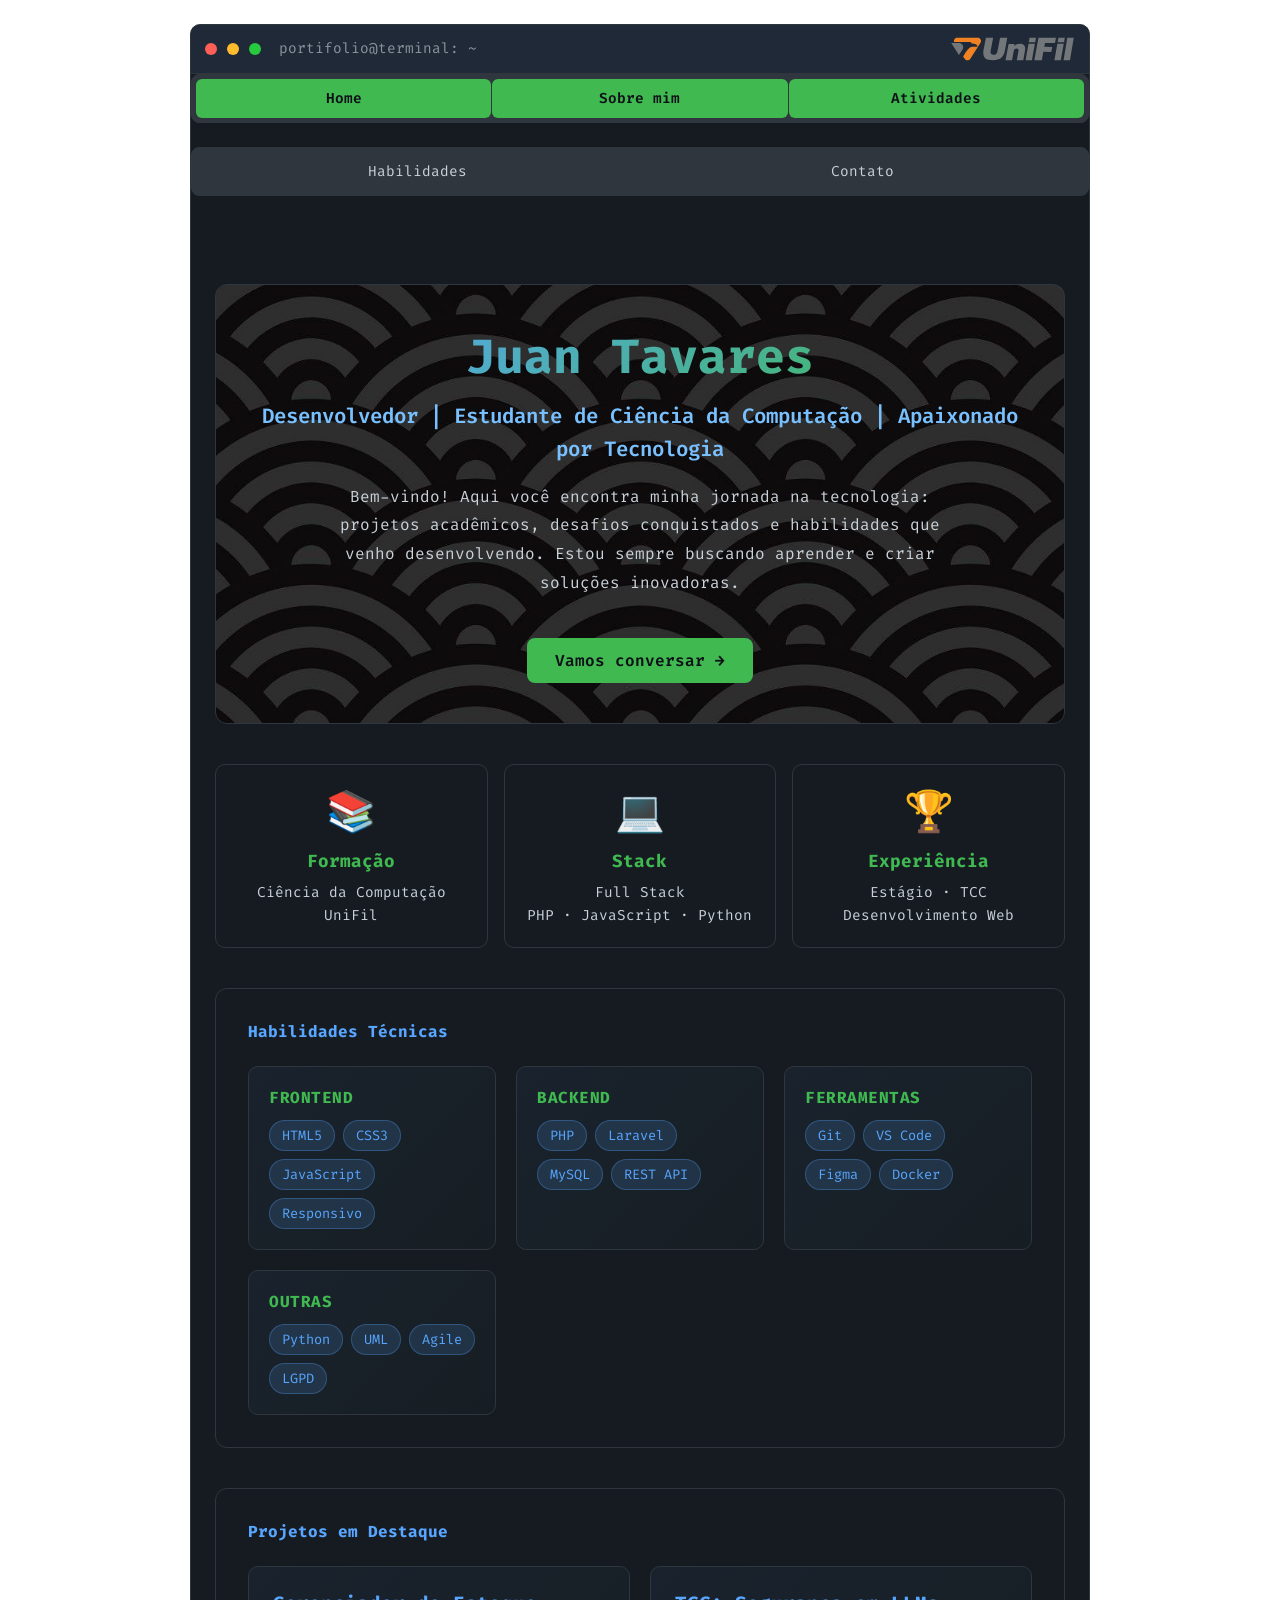
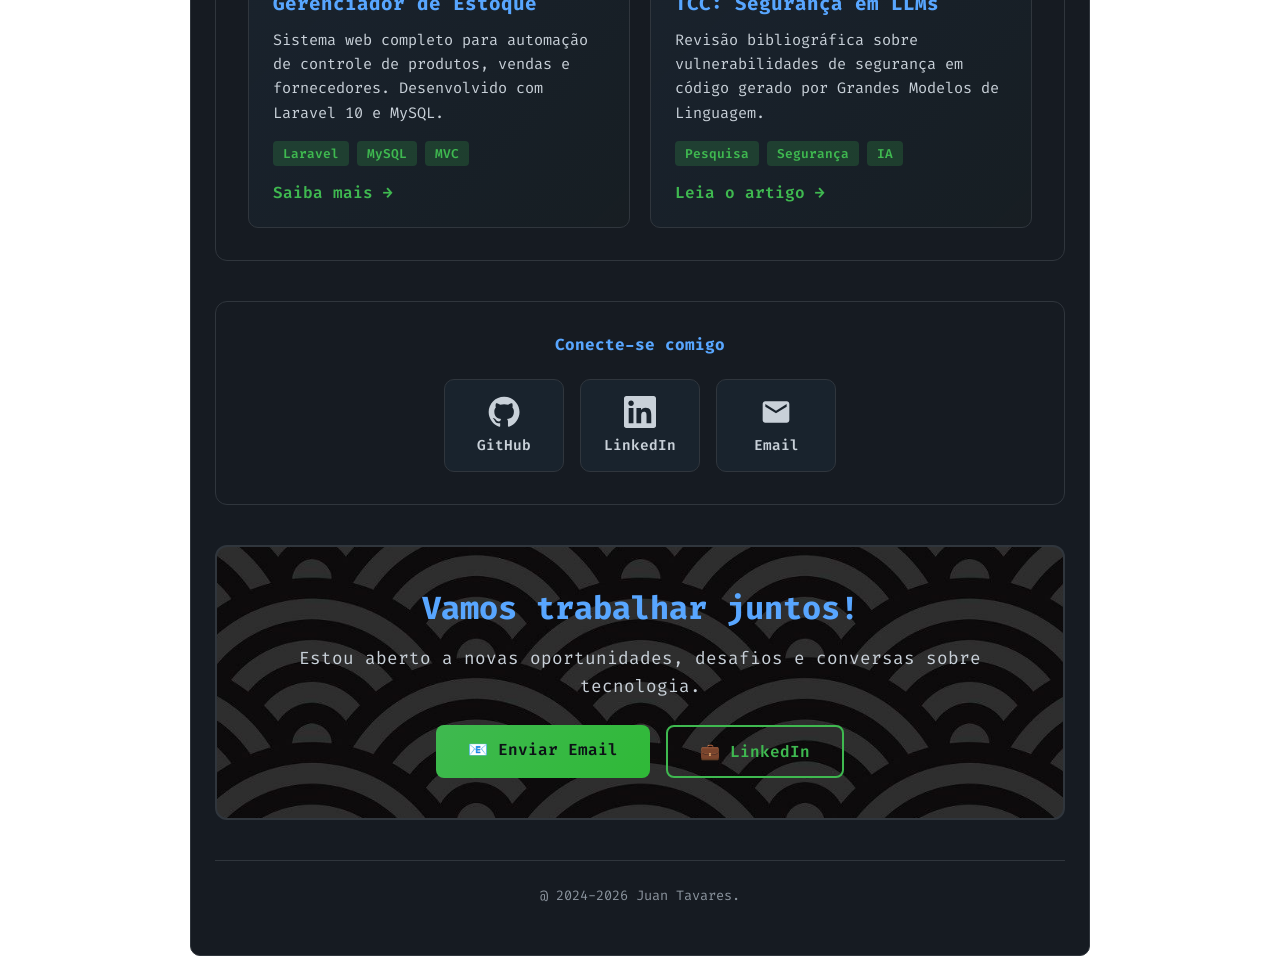
==== commit 196b4284: "mods" ====
--- a/index.html
+++ b/index.html
@@ -33,11 +33,12 @@
       <a href="#habilidades" class="nav-link">Habilidades</a>
       <a href="#contato" class="nav-link">Contato</a>
     </nav>
-
+    
     <section class="terminal-body">
+      <!--
       <div class="command-line">
         <p class="line"><span class="prompt">JuanTavares@portifolio:~$</span> <span class="command">cat welcome.txt</span></p>
-      </div>
+      </div> -->
 
       <!-- Seção Hero -->
       <section class="hero-section">
--- a/styles.css
+++ b/styles.css
@@ -9,6 +9,19 @@
   --warning: #ffa657;
   --error: #ff7b72;
   --info: #79c0ff;
+
+  /*
+  --bg: #0d1117;
+  --panel: #161b22;
+  --text: #c9d1d9;
+  --title: #58a6ff;
+  --accent: #3fb950;
+  --border: #30363d;
+  --success: #3fb950;
+  --warning: #ffa657;
+  --error: #ff7b72;
+  --info: #79c0ff;
+  */
 }
 
 * {
@@ -20,11 +33,15 @@
   margin: 0;
   min-height: 100vh;
   font-family: "Fira Code", "Cascadia Code", monospace;
-  background: var(--bg);
   color: var(--text);
   display: grid;
   place-items: center;
   padding: 24px;
+  background-image: url("img/dramatic-scenery-3840x2160-20802.jpg");
+  background-size: cover;
+  background-attachment: fixed; 
+  background-position: center;
+  background-repeat: no-repeat;
 }
 
 .terminal-window {
@@ -309,10 +326,14 @@
 .hero-section {
   margin: 40px 0;
   padding: 40px;
-  background: linear-gradient(135deg, rgba(88, 166, 255, 0.1), rgba(63, 185, 80, 0.05));
+  /*background: linear-gradient(135deg, rgba(88, 166, 255, 0.1), rgba(63, 185, 80, 0.05));*/
   border: 1px solid var(--border);
   border-radius: 12px;
   text-align: center;
+  background-image: url("img/fundo-onda.jpg");
+  background-size: cover;
+  background-position: center;
+  background-repeat: no-repeat;
 }
 
 .title-main {
@@ -611,11 +632,16 @@
 .contact-section {
   margin: 40px 0;
   padding: 40px;
-  background: linear-gradient(135deg, rgba(88, 166, 255, 0.1), rgba(63, 185, 80, 0.1));
+  /*background: linear-gradient(135deg, rgba(88, 166, 255, 0.1), rgba(63, 185, 80, 0.1));*/
   border: 2px solid var(--border);
   border-radius: 12px;
   text-align: center;
-}
+  background-image: url("img/fundo-onda.jpg");
+  background-size: cover;
+  background-position: center;
+  background-repeat: no-repeat;
+}
+
 
 .contact-section h2 {
   margin-top: 0;
